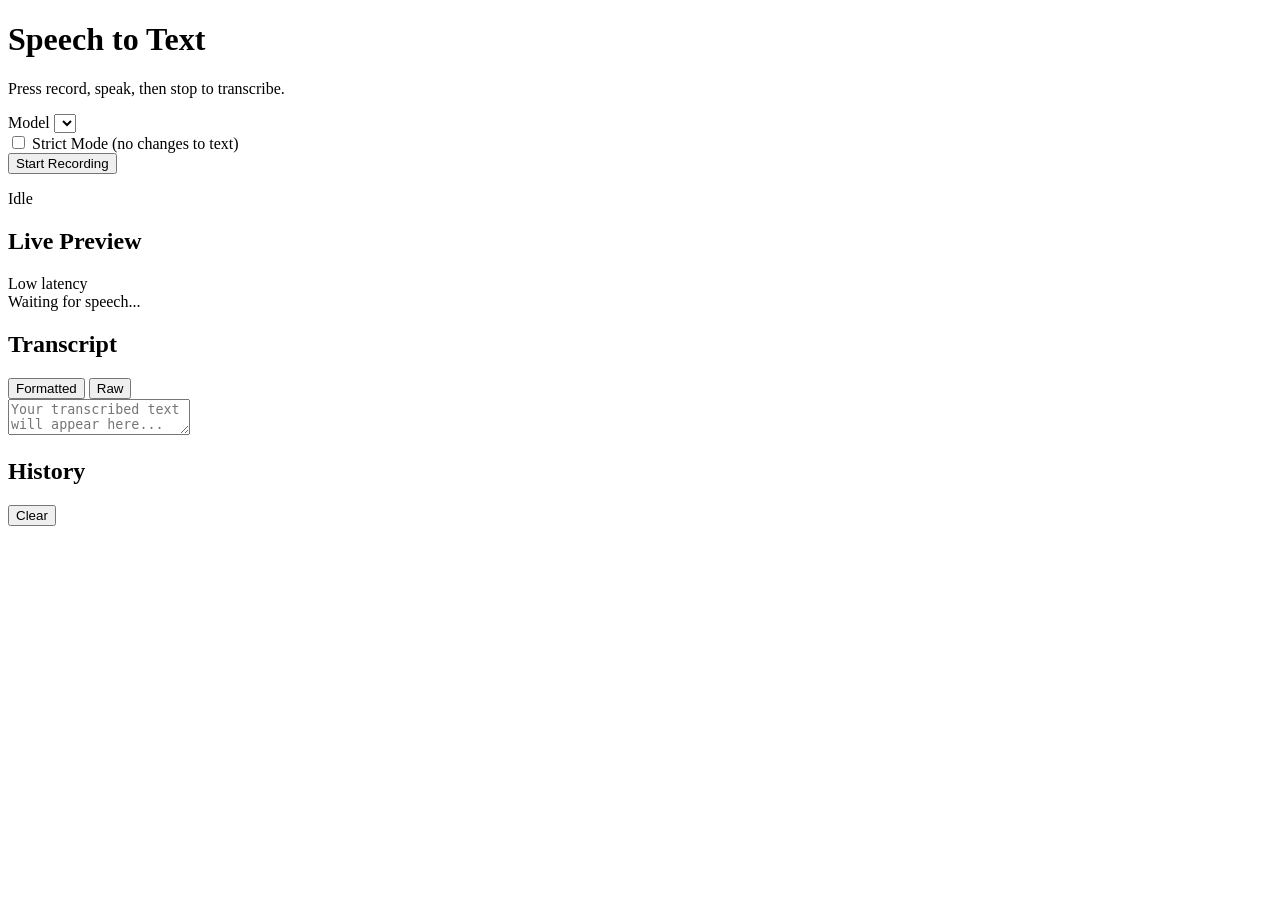
==== src/apps/web/templates/index.html @ 9b73689e "Initial commit" ====
<!doctype html>
<html lang="en">
  <head>
    <meta charset="UTF-8" />
    <meta name="viewport" content="width=device-width, initial-scale=1.0" />
    <title>Whisper Web MVP</title>
    <link rel="stylesheet" href="/static/styles.css" />
  </head>
  <body>
    <main class="container">
      <h1>Speech to Text</h1>
      <p class="subtitle">Press record, speak, then stop to transcribe.</p>

      <div class="controls-row">
        <label for="modelSelect">Model</label>
        <select id="modelSelect" aria-label="Whisper model selector"></select>
      </div>

      <div class="controls-row">
        <input type="checkbox" id="strictModeCheckbox" />
        <label for="strictModeCheckbox">Strict Mode (no changes to text)</label>
      </div>

      <button id="recordBtn" class="record-btn" type="button">Start Recording</button>

      <p id="status" class="status">Idle</p>

      <section class="live-preview">
        <div class="output-header">
          <h2>Live Preview</h2>
          <span class="live-pill">Low latency</span>
        </div>
        <div id="livePreview" class="live-text">Waiting for speech...</div>
      </section>

      <section class="output">
        <div class="output-header">
          <h2>Transcript</h2>
          <div class="view-toggle" role="group" aria-label="Transcript view toggle">
            <button id="formattedViewBtn" class="toggle-btn active" type="button">Formatted</button>
            <button id="rawViewBtn" class="toggle-btn" type="button">Raw</button>
          </div>
        </div>
        <textarea id="transcript" readonly placeholder="Your transcribed text will appear here..."></textarea>
      </section>

      <section class="history">
        <div class="output-header">
          <h2>History</h2>
          <button id="clearHistoryBtn" class="toggle-btn" type="button">Clear</button>
        </div>
        <div id="historyList" class="history-list"></div>
      </section>
    </main>

    <script src="/static/app.js"></script>
  </body>
</html>
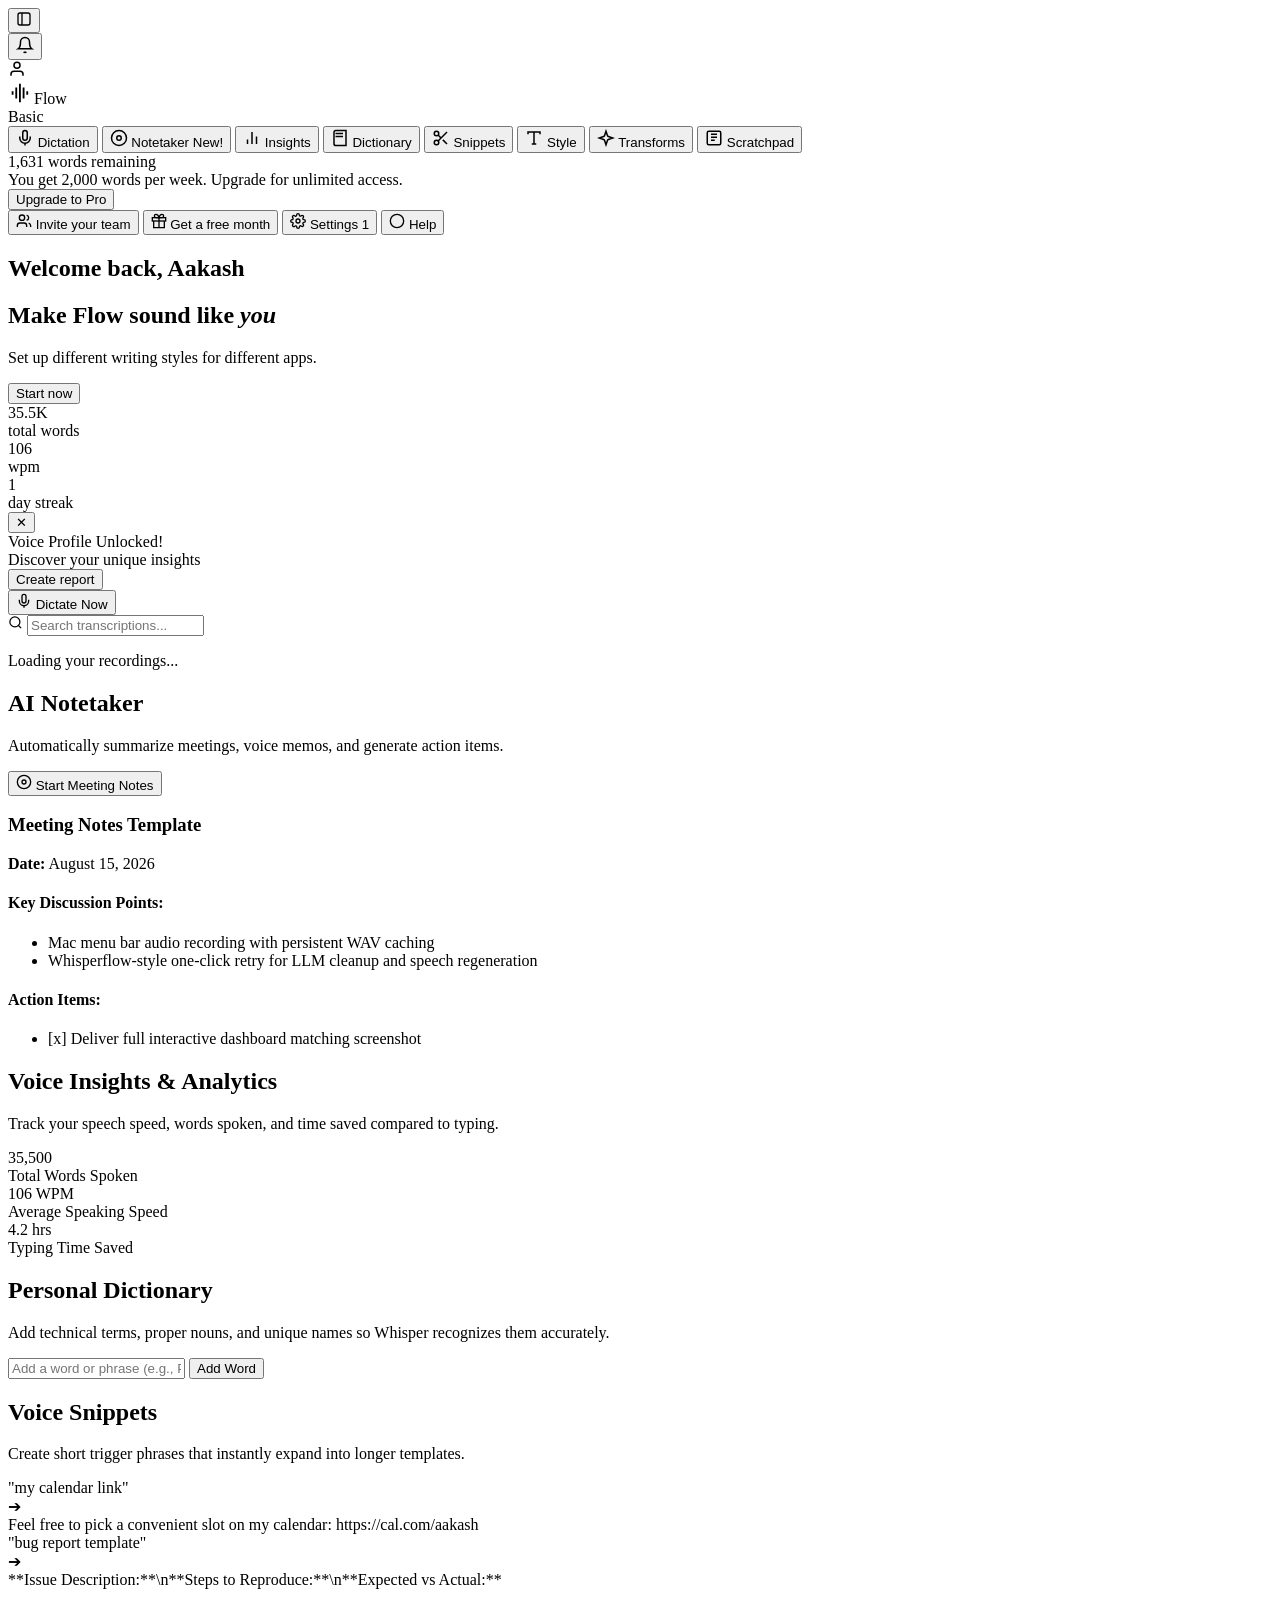
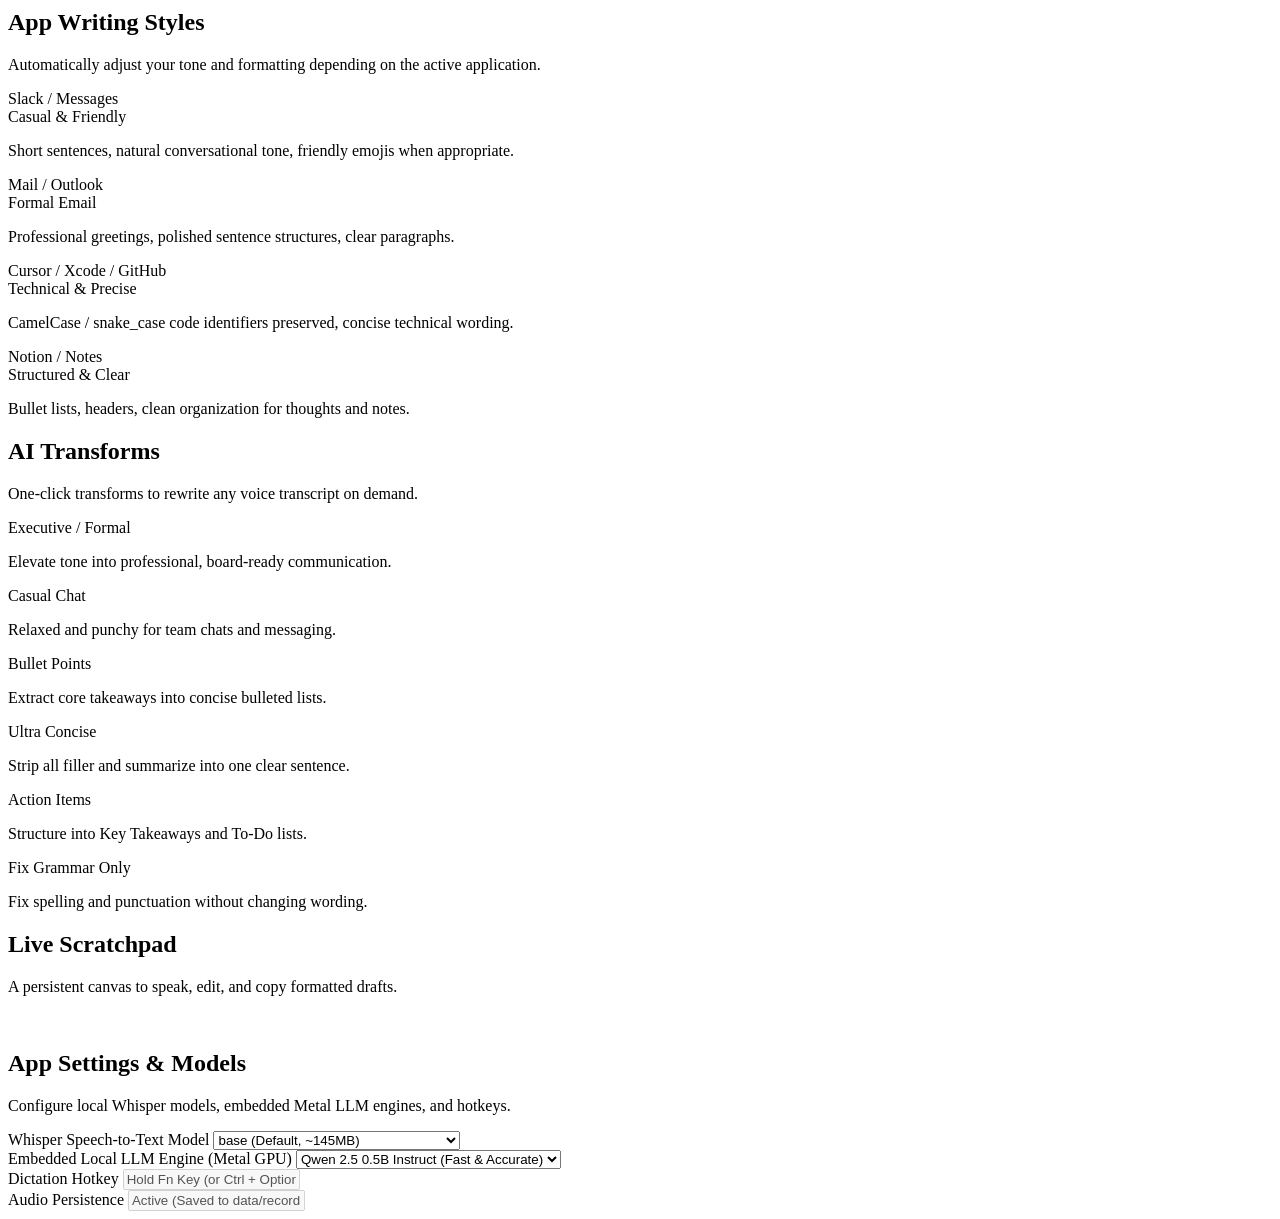
==== commit 31983936: "improved functionality, UI and exhaustive app for macos" ====
--- a/src/apps/web/templates/index.html
+++ b/src/apps/web/templates/index.html
@@ -1,58 +1,439 @@
-<!doctype html>
+<!DOCTYPE html>
 <html lang="en">
-  <head>
-    <meta charset="UTF-8" />
-    <meta name="viewport" content="width=device-width, initial-scale=1.0" />
-    <title>Whisper Web MVP</title>
-    <link rel="stylesheet" href="/static/styles.css" />
-  </head>
-  <body>
-    <main class="container">
-      <h1>Speech to Text</h1>
-      <p class="subtitle">Press record, speak, then stop to transcribe.</p>
-
-      <div class="controls-row">
-        <label for="modelSelect">Model</label>
-        <select id="modelSelect" aria-label="Whisper model selector"></select>
-      </div>
-
-      <div class="controls-row">
-        <input type="checkbox" id="strictModeCheckbox" />
-        <label for="strictModeCheckbox">Strict Mode (no changes to text)</label>
-      </div>
-
-      <button id="recordBtn" class="record-btn" type="button">Start Recording</button>
-
-      <p id="status" class="status">Idle</p>
-
-      <section class="live-preview">
-        <div class="output-header">
-          <h2>Live Preview</h2>
-          <span class="live-pill">Low latency</span>
-        </div>
-        <div id="livePreview" class="live-text">Waiting for speech...</div>
-      </section>
-
-      <section class="output">
-        <div class="output-header">
-          <h2>Transcript</h2>
-          <div class="view-toggle" role="group" aria-label="Transcript view toggle">
-            <button id="formattedViewBtn" class="toggle-btn active" type="button">Formatted</button>
-            <button id="rawViewBtn" class="toggle-btn" type="button">Raw</button>
-          </div>
-        </div>
-        <textarea id="transcript" readonly placeholder="Your transcribed text will appear here..."></textarea>
-      </section>
-
-      <section class="history">
-        <div class="output-header">
-          <h2>History</h2>
-          <button id="clearHistoryBtn" class="toggle-btn" type="button">Clear</button>
-        </div>
-        <div id="historyList" class="history-list"></div>
-      </section>
-    </main>
-
-    <script src="/static/app.js"></script>
-  </body>
+<head>
+  <meta charset="UTF-8">
+  <meta name="viewport" content="width=device-width, initial-scale=1.0">
+  <title>Flow — Voice Dictation & Audio History</title>
+  <link rel="preconnect" href="https://fonts.googleapis.com">
+  <link rel="preconnect" href="https://fonts.gstatic.com" crossorigin>
+  <link href="https://fonts.googleapis.com/css2?family=Inter:wght@400;500;600;700&family=Outfit:wght@400;500;600;700&display=swap" rel="stylesheet">
+  <link rel="stylesheet" href="/static/styles.css">
+</head>
+<body>
+  <div class="app-container">
+    <!-- Top macOS Window Bar -->
+    <header class="window-titlebar">
+      <div class="window-controls">
+        <span class="traffic-dot red"></span>
+        <span class="traffic-dot yellow"></span>
+        <span class="traffic-dot green"></span>
+      </div>
+      <div class="window-title">
+        <button id="sidebarToggleBtn" class="icon-btn" title="Toggle Sidebar">
+          <svg width="16" height="16" viewBox="0 0 24 24" fill="none" stroke="currentColor" stroke-width="2"><rect x="3" y="3" width="18" height="18" rx="3"/><path d="M9 3v18"/></svg>
+        </button>
+      </div>
+      <div class="window-actions">
+        <button class="icon-btn header-notif-btn" title="Notifications">
+          <svg width="18" height="18" viewBox="0 0 24 24" fill="none" stroke="currentColor" stroke-width="2"><path d="M18 8A6 6 0 0 0 6 8c0 7-3 9-3 9h18s-3-2-3-9"/><path d="M13.73 21a2 2 0 0 1-3.46 0"/></svg>
+          <span class="notif-dot"></span>
+        </button>
+        <div class="user-avatar" title="Account">
+          <svg width="18" height="18" viewBox="0 0 24 24" fill="none" stroke="currentColor" stroke-width="2"><path d="M20 21v-2a4 4 0 0 0-4-4H8a4 4 0 0 0-4 4v2"/><circle cx="12" cy="7" r="4"/></svg>
+        </div>
+      </div>
+    </header>
+
+    <div class="app-body">
+      <!-- Left Sidebar -->
+      <aside class="sidebar" id="sidebar">
+        <div class="brand-header">
+          <div class="brand-logo">
+            <svg class="brand-wave-icon" width="22" height="22" viewBox="0 0 24 24" fill="currentColor">
+              <path d="M4 10v4h2v-4H4zm4-4v12h2V6H8zm4-4v20h2V2h-2zm4 4v12h2V6h-2zm4 4v4h2v-4h-2z"/>
+            </svg>
+            <span class="brand-name">Flow</span>
+          </div>
+          <span class="badge-basic">Basic</span>
+        </div>
+
+        <nav class="sidebar-nav">
+          <button class="nav-item active" data-tab="dictation">
+            <svg width="18" height="18" viewBox="0 0 24 24" fill="none" stroke="currentColor" stroke-width="2"><path d="M12 2a3 3 0 0 0-3 3v7a3 3 0 0 0 6 0V5a3 3 0 0 0-3-3Z"/><path d="M19 10v2a7 7 0 0 1-14 0v-2"/><line x1="12" x2="12" y1="19" y2="22"/></svg>
+            <span>Dictation</span>
+          </button>
+
+          <button class="nav-item" data-tab="notetaker">
+            <svg width="18" height="18" viewBox="0 0 24 24" fill="none" stroke="currentColor" stroke-width="2"><circle cx="12" cy="12" r="10"/><circle cx="12" cy="12" r="3"/></svg>
+            <span>Notetaker</span>
+            <span class="badge-new">New!</span>
+          </button>
+
+          <button class="nav-item" data-tab="insights">
+            <svg width="18" height="18" viewBox="0 0 24 24" fill="none" stroke="currentColor" stroke-width="2"><path d="M18 20V10"/><path d="M12 20V4"/><path d="M6 20v-6"/></svg>
+            <span>Insights</span>
+          </button>
+
+          <button class="nav-item" data-tab="dictionary">
+            <svg width="18" height="18" viewBox="0 0 24 24" fill="none" stroke="currentColor" stroke-width="2"><path d="M4 19.5v-15A2.5 2.5 0 0 1 6.5 2H20v20H6.5a2.5 2.5 0 0 1-2.5-2.5Z"/><path d="M6 6h10"/><path d="M6 10h10"/></svg>
+            <span>Dictionary</span>
+          </button>
+
+          <button class="nav-item" data-tab="snippets">
+            <svg width="18" height="18" viewBox="0 0 24 24" fill="none" stroke="currentColor" stroke-width="2"><circle cx="6" cy="6" r="3"/><circle cx="6" cy="18" r="3"/><line x1="20" y1="4" x2="8.12" y2="15.88"/><line x1="14.47" y1="14.48" x2="20" y2="20"/><line x1="8.12" y1="8.12" x2="12" y2="12"/></svg>
+            <span>Snippets</span>
+          </button>
+
+          <button class="nav-item" data-tab="style">
+            <svg width="18" height="18" viewBox="0 0 24 24" fill="none" stroke="currentColor" stroke-width="2"><polyline points="4 7 4 4 20 4 20 7"/><line x1="9" y1="20" x2="15" y2="20"/><line x1="12" y1="4" x2="12" y2="20"/></svg>
+            <span>Style</span>
+          </button>
+
+          <button class="nav-item" data-tab="transforms">
+            <svg width="18" height="18" viewBox="0 0 24 24" fill="none" stroke="currentColor" stroke-width="2"><path d="m12 3-1.9 5.8a2 2 0 0 1-1.3 1.3L3 12l5.8 1.9a2 2 0 0 1 1.3 1.3L12 21l1.9-5.8a2 2 0 0 1 1.3-1.3L21 12l-5.8-1.9a2 2 0 0 1-1.3-1.3Z"/></svg>
+            <span>Transforms</span>
+          </button>
+
+          <button class="nav-item" data-tab="scratchpad">
+            <svg width="18" height="18" viewBox="0 0 24 24" fill="none" stroke="currentColor" stroke-width="2"><rect width="18" height="18" x="3" y="3" rx="2"/><path d="M8 7h8"/><path d="M8 11h8"/><path d="M8 15h5"/></svg>
+            <span>Scratchpad</span>
+          </button>
+        </nav>
+
+        <div class="sidebar-quota-card">
+          <div class="quota-remaining"><span id="quotaWordsCount">1,631</span> words remaining</div>
+          <div class="quota-desc">You get 2,000 words per week. Upgrade for unlimited access.</div>
+          <button class="btn-upgrade-pro" id="upgradeProBtn">Upgrade to Pro</button>
+        </div>
+
+        <div class="sidebar-footer">
+          <button class="footer-link-btn" id="inviteTeamBtn">
+            <svg width="16" height="16" viewBox="0 0 24 24" fill="none" stroke="currentColor" stroke-width="2"><path d="M16 21v-2a4 4 0 0 0-4-4H6a4 4 0 0 0-4 4v2"/><circle cx="9" cy="7" r="4"/><path d="M22 21v-2a4 4 0 0 0-3-3.87"/><path d="M16 3.13a4 4 0 0 1 0 7.75"/></svg>
+            <span>Invite your team</span>
+          </button>
+
+          <button class="footer-link-btn" id="freeMonthBtn">
+            <svg width="16" height="16" viewBox="0 0 24 24" fill="none" stroke="currentColor" stroke-width="2"><polyline points="20 12 20 22 4 22 4 12"/><rect x="2" y="7" width="20" height="5"/><line x1="12" y1="22" x2="12" y2="7"/><path d="M12 7H7.5a2.5 2.5 0 0 1 0-5C11 2 12 7 12 7z"/><path d="M12 7h4.5a2.5 2.5 0 0 0 0-5C13 2 12 7 12 7z"/></svg>
+            <span>Get a free month</span>
+          </button>
+
+          <button class="footer-link-btn" id="openSettingsBtn" data-tab="settings">
+            <svg width="16" height="16" viewBox="0 0 24 24" fill="none" stroke="currentColor" stroke-width="2"><circle cx="12" cy="12" r="3"/><path d="M19.4 15a1.65 1.65 0 0 0 .33 1.82l.06.06a2 2 0 0 1 0 2.83 2 2 0 0 1-2.83 0l-.06-.06a1.65 1.65 0 0 0-1.82-.33 1.65 1.65 0 0 0-1 1.51V21a2 2 0 0 1-2 2 2 2 0 0 1-2-2v-.09A1.65 1.65 0 0 0 9 19.4a1.65 1.65 0 0 0-1.82.33l-.06.06a2 2 0 0 1-2.83 0 2 2 0 0 1 0-2.83l.06-.06a1.65 1.65 0 0 0 .33-1.82 1.65 1.65 0 0 0-1.51-1H3a2 2 0 0 1-2-2 2 2 0 0 1 2-2h.09A1.65 1.65 0 0 0 4.6 9a1.65 1.65 0 0 0-.33-1.82l-.06-.06a2 2 0 0 1 0-2.83 2 2 0 0 1 2.83 0l.06.06a1.65 1.65 0 0 0 1.82.33H9a1.65 1.65 0 0 0 1-1.51V3a2 2 0 0 1 2-2 2 2 0 0 1 2 2v.09a1.65 1.65 0 0 0 1 1.51 1.65 1.65 0 0 0 1.82-.33l.06-.06a2 2 0 0 1 2.83 0 2 2 0 0 1 0 2.83l-.06.06a1.65 1.65 0 0 0-.33 1.82V9a1.65 1.65 0 0 0 1.51 1H21a2 2 0 0 1 2 2 2 2 0 0 1-2 2h-.09a1.65 1.65 0 0 0-1.51 1z"/></svg>
+            <span>Settings</span>
+            <span class="badge-count">1</span>
+          </button>
+
+          <button class="footer-link-btn" id="openHelpBtn">
+            <svg width="16" height="16" viewBox="0 0 24 24" fill="none" stroke="currentColor" stroke-width="2"><circle cx="12" cy="12" r="10"/><path d="9.09 9a3 3 0 0 1 5.83 1c0 2-3 3-3 3"/><line x1="12" y1="17" x2="12.01" y2="17"/></svg>
+            <span>Help</span>
+          </button>
+        </div>
+      </aside>
+
+      <!-- Main App Content -->
+      <main class="main-content">
+        <!-- TAB: DICTATION (Main Wispr Flow History) -->
+        <section class="tab-view active" id="tab-dictation">
+          <div class="content-header">
+            <h1 class="welcome-heading">Welcome back, <span id="userNameGreeting">Aakash</span></h1>
+          </div>
+
+          <!-- Top Hero Grid -->
+          <div class="hero-grid">
+            <!-- Left Hero Banner -->
+            <div class="hero-banner">
+              <div class="hero-banner-content">
+                <h2 class="hero-title">Make Flow sound like <em>you</em></h2>
+                <p class="hero-subtitle">Set up different writing styles for different apps.</p>
+                <button class="btn-start-now" id="startStyleBannerBtn">Start now</button>
+              </div>
+              <div class="hero-banner-art">
+                <div class="ambient-glow"></div>
+              </div>
+            </div>
+
+            <!-- Right Stats Widget Card -->
+            <div class="stats-card">
+              <div class="stats-metrics">
+                <div class="stat-item">
+                  <div class="stat-value" id="statTotalWords">35.5K</div>
+                  <div class="stat-label">total words</div>
+                </div>
+                <div class="stat-item">
+                  <div class="stat-value" id="statWpm">106</div>
+                  <div class="stat-label">wpm</div>
+                </div>
+                <div class="stat-item">
+                  <div class="stat-value" id="statStreak">1</div>
+                  <div class="stat-label">day streak</div>
+                </div>
+              </div>
+
+              <div class="voice-profile-box" id="voiceProfileBox">
+                <button class="close-box-btn" id="closeVoiceProfileBtn" title="Dismiss">✕</button>
+                <div class="profile-title">Voice Profile Unlocked!</div>
+                <div class="profile-subtitle">Discover your unique insights</div>
+                <button class="btn-create-report" id="createReportBtn">Create report</button>
+              </div>
+            </div>
+          </div>
+
+          <!-- Timeline Section -->
+          <div class="timeline-container">
+            <!-- Search & Actions Bar -->
+            <div class="timeline-toolbar">
+              <div class="quick-mic-action">
+                <button class="btn-record-mic" id="webRecordBtn" title="Record Voice">
+                  <svg class="mic-icon" width="16" height="16" viewBox="0 0 24 24" fill="none" stroke="currentColor" stroke-width="2"><path d="M12 2a3 3 0 0 0-3 3v7a3 3 0 0 0 6 0V5a3 3 0 0 0-3-3Z"/><path d="M19 10v2a7 7 0 0 1-14 0v-2"/><line x1="12" x2="12" y1="19" y2="22"/></svg>
+                  <span id="webRecordLabel">Dictate Now</span>
+                </button>
+                <span class="live-rec-timer" id="webRecTimer" style="display:none;">0:00</span>
+              </div>
+
+              <div class="search-box">
+                <svg width="15" height="15" viewBox="0 0 24 24" fill="none" stroke="currentColor" stroke-width="2"><circle cx="11" cy="11" r="8"/><path d="m21 21-4.3-4.3"/></svg>
+                <input type="text" id="timelineSearchInput" placeholder="Search transcriptions..." autocomplete="off">
+              </div>
+            </div>
+
+            <!-- Grouped Recordings Timeline List -->
+            <div class="timeline-list" id="timelineList">
+              <div class="loading-state">
+                <div class="spinner"></div>
+                <p>Loading your recordings...</p>
+              </div>
+            </div>
+          </div>
+        </section>
+
+        <!-- TAB: NOTETAKER -->
+        <section class="tab-view" id="tab-notetaker">
+          <div class="view-header">
+            <h2>AI Notetaker</h2>
+            <p>Automatically summarize meetings, voice memos, and generate action items.</p>
+          </div>
+          <div class="notetaker-canvas">
+            <div class="notetaker-toolbar">
+              <button class="btn-primary" id="startMeetingBtn">
+                <svg width="16" height="16" viewBox="0 0 24 24" fill="none" stroke="currentColor" stroke-width="2"><circle cx="12" cy="12" r="10"/><circle cx="12" cy="12" r="3"/></svg>
+                Start Meeting Notes
+              </button>
+            </div>
+            <div class="notes-editor" contenteditable="true" placeholder="Meeting transcript and structured notes will appear here...">
+              <h3>Meeting Notes Template</h3>
+              <p><strong>Date:</strong> August 15, 2026</p>
+              <h4>Key Discussion Points:</h4>
+              <ul>
+                <li>Mac menu bar audio recording with persistent WAV caching</li>
+                <li>Whisperflow-style one-click retry for LLM cleanup and speech regeneration</li>
+              </ul>
+              <h4>Action Items:</h4>
+              <ul>
+                <li>[x] Deliver full interactive dashboard matching screenshot</li>
+              </ul>
+            </div>
+          </div>
+        </section>
+
+        <!-- TAB: INSIGHTS -->
+        <section class="tab-view" id="tab-insights">
+          <div class="view-header">
+            <h2>Voice Insights & Analytics</h2>
+            <p>Track your speech speed, words spoken, and time saved compared to typing.</p>
+          </div>
+          <div class="insights-grid">
+            <div class="insight-card">
+              <div class="insight-number" id="insightTotalWords">35,500</div>
+              <div class="insight-label">Total Words Spoken</div>
+            </div>
+            <div class="insight-card">
+              <div class="insight-number" id="insightAvgWpm">106 WPM</div>
+              <div class="insight-label">Average Speaking Speed</div>
+            </div>
+            <div class="insight-card">
+              <div class="insight-number" id="insightHoursSaved">4.2 hrs</div>
+              <div class="insight-label">Typing Time Saved</div>
+            </div>
+          </div>
+        </section>
+
+        <!-- TAB: DICTIONARY -->
+        <section class="tab-view" id="tab-dictionary">
+          <div class="view-header">
+            <h2>Personal Dictionary</h2>
+            <p>Add technical terms, proper nouns, and unique names so Whisper recognizes them accurately.</p>
+          </div>
+          <div class="dictionary-container">
+            <div class="dict-input-row">
+              <input type="text" id="newDictWordInput" placeholder="Add a word or phrase (e.g., PyTorch, Aakash, LLama)...">
+              <button class="btn-primary" id="addDictWordBtn">Add Word</button>
+            </div>
+            <div class="dict-tags" id="dictTagsList"></div>
+          </div>
+        </section>
+
+        <!-- TAB: SNIPPETS -->
+        <section class="tab-view" id="tab-snippets">
+          <div class="view-header">
+            <h2>Voice Snippets</h2>
+            <p>Create short trigger phrases that instantly expand into longer templates.</p>
+          </div>
+          <div class="snippets-list">
+            <div class="snippet-card">
+              <div class="snippet-trigger">"my calendar link"</div>
+              <div class="snippet-arrow">➔</div>
+              <div class="snippet-expansion">Feel free to pick a convenient slot on my calendar: https://cal.com/aakash</div>
+            </div>
+            <div class="snippet-card">
+              <div class="snippet-trigger">"bug report template"</div>
+              <div class="snippet-arrow">➔</div>
+              <div class="snippet-expansion">**Issue Description:**\n**Steps to Reproduce:**\n**Expected vs Actual:**</div>
+            </div>
+          </div>
+        </section>
+
+        <!-- TAB: STYLE -->
+        <section class="tab-view" id="tab-style">
+          <div class="view-header">
+            <h2>App Writing Styles</h2>
+            <p>Automatically adjust your tone and formatting depending on the active application.</p>
+          </div>
+          <div class="style-cards-grid">
+            <div class="style-card">
+              <div class="style-app-name">Slack / Messages</div>
+              <div class="style-tone-badge">Casual & Friendly</div>
+              <p>Short sentences, natural conversational tone, friendly emojis when appropriate.</p>
+            </div>
+            <div class="style-card">
+              <div class="style-app-name">Mail / Outlook</div>
+              <div class="style-tone-badge">Formal Email</div>
+              <p>Professional greetings, polished sentence structures, clear paragraphs.</p>
+            </div>
+            <div class="style-card">
+              <div class="style-app-name">Cursor / Xcode / GitHub</div>
+              <div class="style-tone-badge">Technical & Precise</div>
+              <p>CamelCase / snake_case code identifiers preserved, concise technical wording.</p>
+            </div>
+            <div class="style-card">
+              <div class="style-app-name">Notion / Notes</div>
+              <div class="style-tone-badge">Structured & Clear</div>
+              <p>Bullet lists, headers, clean organization for thoughts and notes.</p>
+            </div>
+          </div>
+        </section>
+
+        <!-- TAB: TRANSFORMS -->
+        <section class="tab-view" id="tab-transforms">
+          <div class="view-header">
+            <h2>AI Transforms</h2>
+            <p>One-click transforms to rewrite any voice transcript on demand.</p>
+          </div>
+          <div class="transforms-grid">
+            <div class="transform-preset-card" data-transform="formal">
+              <div class="transform-title">Executive / Formal</div>
+              <p>Elevate tone into professional, board-ready communication.</p>
+            </div>
+            <div class="transform-preset-card" data-transform="casual">
+              <div class="transform-title">Casual Chat</div>
+              <p>Relaxed and punchy for team chats and messaging.</p>
+            </div>
+            <div class="transform-preset-card" data-transform="bullets">
+              <div class="transform-title">Bullet Points</div>
+              <p>Extract core takeaways into concise bulleted lists.</p>
+            </div>
+            <div class="transform-preset-card" data-transform="concise">
+              <div class="transform-title">Ultra Concise</div>
+              <p>Strip all filler and summarize into one clear sentence.</p>
+            </div>
+            <div class="transform-preset-card" data-transform="meeting_notes">
+              <div class="transform-title">Action Items</div>
+              <p>Structure into Key Takeaways and To-Do lists.</p>
+            </div>
+            <div class="transform-preset-card" data-transform="grammar_only">
+              <div class="transform-title">Fix Grammar Only</div>
+              <p>Fix spelling and punctuation without changing wording.</p>
+            </div>
+          </div>
+        </section>
+
+        <!-- TAB: SCRATCHPAD -->
+        <section class="tab-view" id="tab-scratchpad">
+          <div class="view-header">
+            <h2>Live Scratchpad</h2>
+            <p>A persistent canvas to speak, edit, and copy formatted drafts.</p>
+          </div>
+          <div class="scratchpad-editor" contenteditable="true" id="scratchpadCanvas" placeholder="Click Dictate or hold Fn to stream voice text here..."></div>
+        </section>
+
+        <!-- TAB: SETTINGS -->
+        <section class="tab-view" id="tab-settings">
+          <div class="view-header">
+            <h2>App Settings & Models</h2>
+            <p>Configure local Whisper models, embedded Metal LLM engines, and hotkeys.</p>
+          </div>
+          <div class="settings-form">
+            <div class="setting-group">
+              <label>Whisper Speech-to-Text Model</label>
+              <select id="settingWhisperModel">
+                <option value="tiny.en">tiny.en (Fastest, ~75MB)</option>
+                <option value="base" selected>base (Default, ~145MB)</option>
+                <option value="small">small (High accuracy, ~480MB)</option>
+                <option value="medium">medium (Very high accuracy, ~1.5GB)</option>
+              </select>
+            </div>
+
+            <div class="setting-group">
+              <label>Embedded Local LLM Engine (Metal GPU)</label>
+              <select id="settingLlmModel">
+                <option value="qwen2.5-0.5b" selected>Qwen 2.5 0.5B Instruct (Fast & Accurate)</option>
+                <option value="smollm2-360m">SmolLM2 360M Instruct (Ultra-fast)</option>
+              </select>
+            </div>
+
+            <div class="setting-group">
+              <label>Dictation Hotkey</label>
+              <input type="text" value="Hold Fn Key (or Ctrl + Option + D)" disabled>
+            </div>
+
+            <div class="setting-group">
+              <label>Audio Persistence</label>
+              <input type="text" value="Active (Saved to data/recordings/*.wav)" disabled>
+            </div>
+          </div>
+        </section>
+      </main>
+    </div>
+  </div>
+
+  <!-- Re-transcribe Modal -->
+  <div class="modal-backdrop" id="retranscribeModal" style="display:none;">
+    <div class="modal-dialog">
+      <div class="modal-header">
+        <h3>Re-transcribe Audio Recording</h3>
+        <button class="modal-close-btn" id="closeRetranscribeModal">✕</button>
+      </div>
+      <div class="modal-body">
+        <p>Choose a Whisper model and language to regenerate this audio transcript from the saved WAV file:</p>
+        <div class="form-group">
+          <label>Whisper Model</label>
+          <select id="modalSelectModel">
+            <option value="base" selected>base (Recommended)</option>
+            <option value="small">small (Higher Accuracy)</option>
+            <option value="medium">medium (Best Accuracy)</option>
+            <option value="tiny.en">tiny.en (Fastest)</option>
+          </select>
+        </div>
+        <div class="form-group">
+          <label>Language</label>
+          <select id="modalSelectLang">
+            <option value="en" selected>English</option>
+            <option value="es">Spanish</option>
+            <option value="fr">French</option>
+            <option value="de">German</option>
+            <option value="auto">Auto-detect</option>
+          </select>
+        </div>
+      </div>
+      <div class="modal-footer">
+        <button class="btn-secondary" id="cancelRetranscribeBtn">Cancel</button>
+        <button class="btn-primary" id="confirmRetranscribeBtn">Re-transcribe Now</button>
+      </div>
+    </div>
+  </div>
+
+  <!-- Toast Notification Container -->
+  <div class="toast-container" id="toastContainer"></div>
+
+  <script src="/static/app.js"></script>
+</body>
 </html>
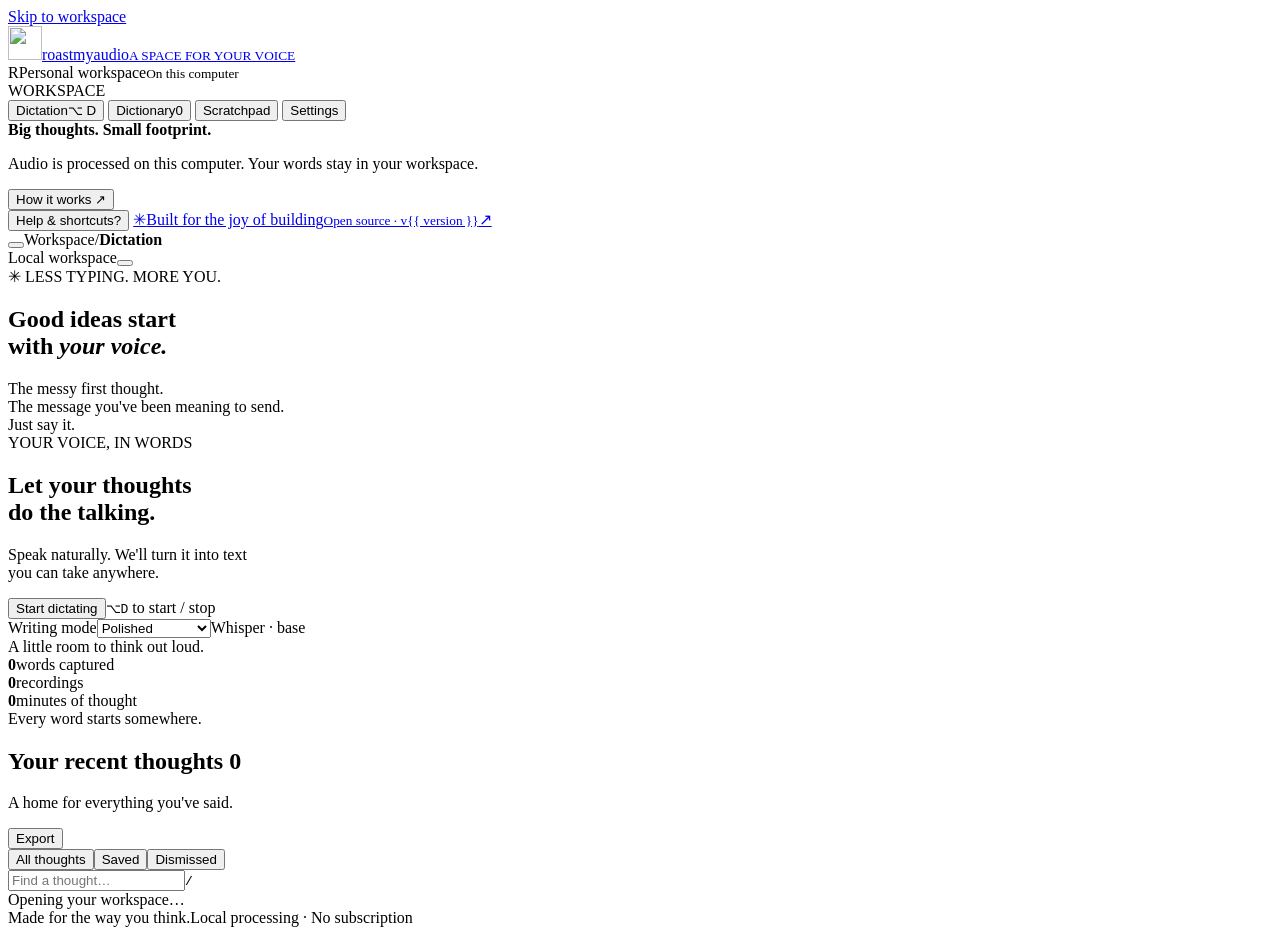
==== commit 873156db: "feat: prepare RoastMyAudio v0.2.0 local preview with unified architecture and launch documentation" ====
--- a/src/apps/web/templates/index.html
+++ b/src/apps/web/templates/index.html
@@ -1,439 +1,857 @@
-<!DOCTYPE html>
+<!doctype html>
 <html lang="en">
-<head>
-  <meta charset="UTF-8">
-  <meta name="viewport" content="width=device-width, initial-scale=1.0">
-  <title>Flow — Voice Dictation & Audio History</title>
-  <link rel="preconnect" href="https://fonts.googleapis.com">
-  <link rel="preconnect" href="https://fonts.gstatic.com" crossorigin>
-  <link href="https://fonts.googleapis.com/css2?family=Inter:wght@400;500;600;700&family=Outfit:wght@400;500;600;700&display=swap" rel="stylesheet">
-  <link rel="stylesheet" href="/static/styles.css">
-</head>
-<body>
-  <div class="app-container">
-    <!-- Top macOS Window Bar -->
-    <header class="window-titlebar">
-      <div class="window-controls">
-        <span class="traffic-dot red"></span>
-        <span class="traffic-dot yellow"></span>
-        <span class="traffic-dot green"></span>
-      </div>
-      <div class="window-title">
-        <button id="sidebarToggleBtn" class="icon-btn" title="Toggle Sidebar">
-          <svg width="16" height="16" viewBox="0 0 24 24" fill="none" stroke="currentColor" stroke-width="2"><rect x="3" y="3" width="18" height="18" rx="3"/><path d="M9 3v18"/></svg>
-        </button>
-      </div>
-      <div class="window-actions">
-        <button class="icon-btn header-notif-btn" title="Notifications">
-          <svg width="18" height="18" viewBox="0 0 24 24" fill="none" stroke="currentColor" stroke-width="2"><path d="M18 8A6 6 0 0 0 6 8c0 7-3 9-3 9h18s-3-2-3-9"/><path d="M13.73 21a2 2 0 0 1-3.46 0"/></svg>
-          <span class="notif-dot"></span>
-        </button>
-        <div class="user-avatar" title="Account">
-          <svg width="18" height="18" viewBox="0 0 24 24" fill="none" stroke="currentColor" stroke-width="2"><path d="M20 21v-2a4 4 0 0 0-4-4H8a4 4 0 0 0-4 4v2"/><circle cx="12" cy="7" r="4"/></svg>
+  <head>
+    <meta charset="utf-8" />
+    <meta name="viewport" content="width=device-width, initial-scale=1" />
+    <meta
+      name="description"
+      content="A little less typing. A little more thinking. Your local voice workspace."
+    />
+    <meta name="theme-color" content="#f6f5f1" />
+    <title>RoastMyAudio · Your voice, in words</title>
+    <link rel="icon" href="/static/icon.svg" type="image/svg+xml" />
+    <link rel="stylesheet" href="/static/styles.css" />
+  </head>
+  <body>
+    <a class="skip-link" href="#main">Skip to workspace</a>
+    <div class="app-shell">
+      <aside class="sidebar" id="sidebar">
+        <a class="brand" href="#dictation" aria-label="RoastMyAudio home"
+          ><img src="/static/icon.svg" width="34" height="34" alt="" /><span
+            >roast<span class="brand-light">myaudio</span
+            ><small>A SPACE FOR YOUR VOICE</small></span
+          ></a
+        >
+        <div class="workspace-label">
+          <span class="workspace-avatar">R</span
+          ><span>Personal workspace<small>On this computer</small></span
+          ><span class="local-dot" title="Local workspace"></span>
         </div>
-      </div>
-    </header>
-
-    <div class="app-body">
-      <!-- Left Sidebar -->
-      <aside class="sidebar" id="sidebar">
-        <div class="brand-header">
-          <div class="brand-logo">
-            <svg class="brand-wave-icon" width="22" height="22" viewBox="0 0 24 24" fill="currentColor">
-              <path d="M4 10v4h2v-4H4zm4-4v12h2V6H8zm4-4v20h2V2h-2zm4 4v12h2V6h-2zm4 4v4h2v-4h-2z"/>
-            </svg>
-            <span class="brand-name">Flow</span>
-          </div>
-          <span class="badge-basic">Basic</span>
-        </div>
-
-        <nav class="sidebar-nav">
-          <button class="nav-item active" data-tab="dictation">
-            <svg width="18" height="18" viewBox="0 0 24 24" fill="none" stroke="currentColor" stroke-width="2"><path d="M12 2a3 3 0 0 0-3 3v7a3 3 0 0 0 6 0V5a3 3 0 0 0-3-3Z"/><path d="M19 10v2a7 7 0 0 1-14 0v-2"/><line x1="12" x2="12" y1="19" y2="22"/></svg>
-            <span>Dictation</span>
+        <span class="nav-label">WORKSPACE</span>
+        <nav aria-label="Workspace">
+          <button
+            class="nav-item active"
+            data-view="dictation"
+            aria-current="page"
+          >
+            <span data-icon="wave"></span>Dictation<span class="nav-shortcut"
+              >⌥ D</span
+            >
           </button>
-
-          <button class="nav-item" data-tab="notetaker">
-            <svg width="18" height="18" viewBox="0 0 24 24" fill="none" stroke="currentColor" stroke-width="2"><circle cx="12" cy="12" r="10"/><circle cx="12" cy="12" r="3"/></svg>
-            <span>Notetaker</span>
-            <span class="badge-new">New!</span>
+          <button class="nav-item" data-view="dictionary">
+            <span data-icon="book"></span>Dictionary<span
+              class="nav-count"
+              id="dictionaryCount"
+              >0</span
+            >
           </button>
-
-          <button class="nav-item" data-tab="insights">
-            <svg width="18" height="18" viewBox="0 0 24 24" fill="none" stroke="currentColor" stroke-width="2"><path d="M18 20V10"/><path d="M12 20V4"/><path d="M6 20v-6"/></svg>
-            <span>Insights</span>
+          <button class="nav-item" data-view="scratchpad">
+            <span data-icon="edit"></span>Scratchpad
           </button>
-
-          <button class="nav-item" data-tab="dictionary">
-            <svg width="18" height="18" viewBox="0 0 24 24" fill="none" stroke="currentColor" stroke-width="2"><path d="M4 19.5v-15A2.5 2.5 0 0 1 6.5 2H20v20H6.5a2.5 2.5 0 0 1-2.5-2.5Z"/><path d="M6 6h10"/><path d="M6 10h10"/></svg>
-            <span>Dictionary</span>
-          </button>
-
-          <button class="nav-item" data-tab="snippets">
-            <svg width="18" height="18" viewBox="0 0 24 24" fill="none" stroke="currentColor" stroke-width="2"><circle cx="6" cy="6" r="3"/><circle cx="6" cy="18" r="3"/><line x1="20" y1="4" x2="8.12" y2="15.88"/><line x1="14.47" y1="14.48" x2="20" y2="20"/><line x1="8.12" y1="8.12" x2="12" y2="12"/></svg>
-            <span>Snippets</span>
-          </button>
-
-          <button class="nav-item" data-tab="style">
-            <svg width="18" height="18" viewBox="0 0 24 24" fill="none" stroke="currentColor" stroke-width="2"><polyline points="4 7 4 4 20 4 20 7"/><line x1="9" y1="20" x2="15" y2="20"/><line x1="12" y1="4" x2="12" y2="20"/></svg>
-            <span>Style</span>
-          </button>
-
-          <button class="nav-item" data-tab="transforms">
-            <svg width="18" height="18" viewBox="0 0 24 24" fill="none" stroke="currentColor" stroke-width="2"><path d="m12 3-1.9 5.8a2 2 0 0 1-1.3 1.3L3 12l5.8 1.9a2 2 0 0 1 1.3 1.3L12 21l1.9-5.8a2 2 0 0 1 1.3-1.3L21 12l-5.8-1.9a2 2 0 0 1-1.3-1.3Z"/></svg>
-            <span>Transforms</span>
-          </button>
-
-          <button class="nav-item" data-tab="scratchpad">
-            <svg width="18" height="18" viewBox="0 0 24 24" fill="none" stroke="currentColor" stroke-width="2"><rect width="18" height="18" x="3" y="3" rx="2"/><path d="M8 7h8"/><path d="M8 11h8"/><path d="M8 15h5"/></svg>
-            <span>Scratchpad</span>
+          <button class="nav-item" data-view="settings">
+            <span data-icon="sliders"></span>Settings
           </button>
         </nav>
-
-        <div class="sidebar-quota-card">
-          <div class="quota-remaining"><span id="quotaWordsCount">1,631</span> words remaining</div>
-          <div class="quota-desc">You get 2,000 words per week. Upgrade for unlimited access.</div>
-          <button class="btn-upgrade-pro" id="upgradeProBtn">Upgrade to Pro</button>
-        </div>
-
-        <div class="sidebar-footer">
-          <button class="footer-link-btn" id="inviteTeamBtn">
-            <svg width="16" height="16" viewBox="0 0 24 24" fill="none" stroke="currentColor" stroke-width="2"><path d="M16 21v-2a4 4 0 0 0-4-4H6a4 4 0 0 0-4 4v2"/><circle cx="9" cy="7" r="4"/><path d="M22 21v-2a4 4 0 0 0-3-3.87"/><path d="M16 3.13a4 4 0 0 1 0 7.75"/></svg>
-            <span>Invite your team</span>
+        <div class="sidebar-bottom">
+          <div class="privacy-card">
+            <span data-icon="shield"></span
+            ><strong>Big thoughts. Small footprint.</strong>
+            <p>
+              Audio is processed on this computer. Your words stay in your
+              workspace.
+            </p>
+            <button class="text-button" id="privacyBtn">
+              How it works <span aria-hidden="true">↗</span>
+            </button>
+          </div>
+          <button class="nav-item" id="helpBtn">
+            <span data-icon="help"></span>Help & shortcuts<span
+              class="nav-shortcut"
+              >?</span
+            >
           </button>
-
-          <button class="footer-link-btn" id="freeMonthBtn">
-            <svg width="16" height="16" viewBox="0 0 24 24" fill="none" stroke="currentColor" stroke-width="2"><polyline points="20 12 20 22 4 22 4 12"/><rect x="2" y="7" width="20" height="5"/><line x1="12" y1="22" x2="12" y2="7"/><path d="M12 7H7.5a2.5 2.5 0 0 1 0-5C11 2 12 7 12 7z"/><path d="M12 7h4.5a2.5 2.5 0 0 0 0-5C13 2 12 7 12 7z"/></svg>
-            <span>Get a free month</span>
-          </button>
-
-          <button class="footer-link-btn" id="openSettingsBtn" data-tab="settings">
-            <svg width="16" height="16" viewBox="0 0 24 24" fill="none" stroke="currentColor" stroke-width="2"><circle cx="12" cy="12" r="3"/><path d="M19.4 15a1.65 1.65 0 0 0 .33 1.82l.06.06a2 2 0 0 1 0 2.83 2 2 0 0 1-2.83 0l-.06-.06a1.65 1.65 0 0 0-1.82-.33 1.65 1.65 0 0 0-1 1.51V21a2 2 0 0 1-2 2 2 2 0 0 1-2-2v-.09A1.65 1.65 0 0 0 9 19.4a1.65 1.65 0 0 0-1.82.33l-.06.06a2 2 0 0 1-2.83 0 2 2 0 0 1 0-2.83l.06-.06a1.65 1.65 0 0 0 .33-1.82 1.65 1.65 0 0 0-1.51-1H3a2 2 0 0 1-2-2 2 2 0 0 1 2-2h.09A1.65 1.65 0 0 0 4.6 9a1.65 1.65 0 0 0-.33-1.82l-.06-.06a2 2 0 0 1 0-2.83 2 2 0 0 1 2.83 0l.06.06a1.65 1.65 0 0 0 1.82.33H9a1.65 1.65 0 0 0 1-1.51V3a2 2 0 0 1 2-2 2 2 0 0 1 2 2v.09a1.65 1.65 0 0 0 1 1.51 1.65 1.65 0 0 0 1.82-.33l.06-.06a2 2 0 0 1 2.83 0 2 2 0 0 1 0 2.83l-.06.06a1.65 1.65 0 0 0-.33 1.82V9a1.65 1.65 0 0 0 1.51 1H21a2 2 0 0 1 2 2 2 2 0 0 1-2 2h-.09a1.65 1.65 0 0 0-1.51 1z"/></svg>
-            <span>Settings</span>
-            <span class="badge-count">1</span>
-          </button>
-
-          <button class="footer-link-btn" id="openHelpBtn">
-            <svg width="16" height="16" viewBox="0 0 24 24" fill="none" stroke="currentColor" stroke-width="2"><circle cx="12" cy="12" r="10"/><path d="9.09 9a3 3 0 0 1 5.83 1c0 2-3 3-3 3"/><line x1="12" y1="17" x2="12.01" y2="17"/></svg>
-            <span>Help</span>
-          </button>
+          <a
+            class="maker"
+            href="https://github.com/heyaaakash/roastmyaudio"
+            target="_blank"
+            rel="noopener"
+            ><span class="maker-symbol">✳</span
+            ><span
+              >Built for the joy of building<small
+                >Open source · v{{ version }}</small
+              ></span
+            ><span aria-hidden="true">↗</span></a
+          >
         </div>
       </aside>
-
-      <!-- Main App Content -->
-      <main class="main-content">
-        <!-- TAB: DICTATION (Main Wispr Flow History) -->
-        <section class="tab-view active" id="tab-dictation">
-          <div class="content-header">
-            <h1 class="welcome-heading">Welcome back, <span id="userNameGreeting">Aakash</span></h1>
+      <div class="workspace">
+        <header class="topbar">
+          <div class="breadcrumb">
+            <button
+              class="icon-button mobile-menu"
+              id="menuBtn"
+              aria-label="Toggle navigation"
+              aria-expanded="false"
+            >
+              <span data-icon="menu"></span></button
+            ><span>Workspace</span><span class="slash">/</span
+            ><strong id="pageName">Dictation</strong>
           </div>
-
-          <!-- Top Hero Grid -->
-          <div class="hero-grid">
-            <!-- Left Hero Banner -->
-            <div class="hero-banner">
-              <div class="hero-banner-content">
-                <h2 class="hero-title">Make Flow sound like <em>you</em></h2>
-                <p class="hero-subtitle">Set up different writing styles for different apps.</p>
-                <button class="btn-start-now" id="startStyleBannerBtn">Start now</button>
-              </div>
-              <div class="hero-banner-art">
-                <div class="ambient-glow"></div>
-              </div>
-            </div>
-
-            <!-- Right Stats Widget Card -->
-            <div class="stats-card">
-              <div class="stats-metrics">
-                <div class="stat-item">
-                  <div class="stat-value" id="statTotalWords">35.5K</div>
-                  <div class="stat-label">total words</div>
-                </div>
-                <div class="stat-item">
-                  <div class="stat-value" id="statWpm">106</div>
-                  <div class="stat-label">wpm</div>
-                </div>
-                <div class="stat-item">
-                  <div class="stat-value" id="statStreak">1</div>
-                  <div class="stat-label">day streak</div>
-                </div>
-              </div>
-
-              <div class="voice-profile-box" id="voiceProfileBox">
-                <button class="close-box-btn" id="closeVoiceProfileBtn" title="Dismiss">✕</button>
-                <div class="profile-title">Voice Profile Unlocked!</div>
-                <div class="profile-subtitle">Discover your unique insights</div>
-                <button class="btn-create-report" id="createReportBtn">Create report</button>
-              </div>
-            </div>
+          <div class="topbar-right">
+            <span class="connection" id="connectionStatus"
+              ><i></i>Local workspace</span
+            ><button
+              class="icon-button"
+              id="themeBtn"
+              aria-label="Switch to dark appearance"
+            >
+              <span data-icon="moon"></span>
+            </button>
           </div>
-
-          <!-- Timeline Section -->
-          <div class="timeline-container">
-            <!-- Search & Actions Bar -->
-            <div class="timeline-toolbar">
-              <div class="quick-mic-action">
-                <button class="btn-record-mic" id="webRecordBtn" title="Record Voice">
-                  <svg class="mic-icon" width="16" height="16" viewBox="0 0 24 24" fill="none" stroke="currentColor" stroke-width="2"><path d="M12 2a3 3 0 0 0-3 3v7a3 3 0 0 0 6 0V5a3 3 0 0 0-3-3Z"/><path d="M19 10v2a7 7 0 0 1-14 0v-2"/><line x1="12" x2="12" y1="19" y2="22"/></svg>
-                  <span id="webRecordLabel">Dictate Now</span>
+        </header>
+        <main id="main" tabindex="-1">
+          <section
+            class="view active"
+            id="view-dictation"
+            aria-labelledby="dictationHeading"
+          >
+            <div class="eyebrow">
+              <span class="tiny-star">✳</span> LESS TYPING. MORE YOU.
+            </div>
+            <div class="heading-row">
+              <h1 id="dictationHeading">
+                Good ideas start<br />with <em>your voice.</em>
+              </h1>
+              <div class="heading-note">
+                The messy first thought.<br />The message you've been meaning to
+                send.<br />Just say it.
+              </div>
+            </div>
+            <div class="recording-card" id="recordingCard">
+              <div class="recording-copy">
+                <span class="pill"><i></i> YOUR VOICE, IN WORDS</span>
+                <h2 id="recordHeading">
+                  Let your thoughts<br />do the talking.
+                </h2>
+                <p id="recordDescription">
+                  Speak naturally. We'll turn it into text<br />you can take
+                  anywhere.
+                </p>
+                <div class="record-actions">
+                  <button class="button primary" id="recordBtn">
+                    <span data-icon="mic"></span
+                    ><span id="recordLabel">Start dictating</span></button
+                  ><span class="keyboard-hint"
+                    ><kbd>⌥</kbd><kbd>D</kbd> to start / stop</span
+                  >
+                </div>
+                <div class="record-options">
+                  <label for="quickStyle">Writing mode</label
+                  ><select id="quickStyle">
+                    <option value="clean">Polished</option>
+                    <option value="verbatim">Keep my words</option></select
+                  ><span class="option-separator"></span
+                  ><span id="quickModelLabel">Whisper · base</span>
+                </div>
+              </div>
+              <div class="voice-art" aria-hidden="true">
+                <div class="orbit orbit-one"></div>
+                <div class="orbit orbit-two"></div>
+                <div class="orbit orbit-three"></div>
+                <div class="orbit-dot dot-one"></div>
+                <div class="orbit-dot dot-two"></div>
+                <div class="voice-orb">
+                  <div class="waveform" id="waveform"></div>
+                </div>
+                <div class="voice-art-label" id="artLabel">
+                  A little room to think out loud.
+                </div>
+              </div>
+              <div class="recording-live" id="recordingLive" hidden>
+                <span class="record-dot"></span
+                ><span id="recordState" role="status">Listening</span
+                ><time id="recordTimer">0:00</time
+                ><button class="text-button" id="cancelRecordBtn">
+                  Discard
                 </button>
-                <span class="live-rec-timer" id="webRecTimer" style="display:none;">0:00</span>
-              </div>
-
-              <div class="search-box">
-                <svg width="15" height="15" viewBox="0 0 24 24" fill="none" stroke="currentColor" stroke-width="2"><circle cx="11" cy="11" r="8"/><path d="m21 21-4.3-4.3"/></svg>
-                <input type="text" id="timelineSearchInput" placeholder="Search transcriptions..." autocomplete="off">
-              </div>
-            </div>
-
-            <!-- Grouped Recordings Timeline List -->
-            <div class="timeline-list" id="timelineList">
-              <div class="loading-state">
-                <div class="spinner"></div>
-                <p>Loading your recordings...</p>
-              </div>
-            </div>
+              </div>
+            </div>
+            <div class="session-result" id="sessionResult" hidden>
+              <div class="result-heading">
+                <span data-icon="check"></span
+                ><strong>Your words, ready to go.</strong
+                ><button class="text-button" id="copyResultBtn">
+                  Copy text <span data-icon="copy"></span>
+                </button>
+              </div>
+              <p id="resultText"></p>
+              <button class="text-button" id="draftResultBtn">
+                Continue in scratchpad <span aria-hidden="true">→</span>
+              </button>
+            </div>
+            <div
+              class="stats-strip"
+              aria-label="Your actual workspace activity"
+            >
+              <div>
+                <span data-icon="type"></span><strong id="statWords">0</strong
+                ><span>words captured</span>
+              </div>
+              <div>
+                <span data-icon="wave"></span
+                ><strong id="statRecordings">0</strong><span>recordings</span>
+              </div>
+              <div>
+                <span data-icon="clock"></span
+                ><strong id="statMinutes">0</strong
+                ><span>minutes of thought</span>
+              </div>
+              <span class="stats-note">Every word starts somewhere.</span>
+            </div>
+            <div class="history-heading">
+              <div>
+                <h2>Your recent thoughts <span id="historyCount">0</span></h2>
+                <p>A home for everything you've said.</p>
+              </div>
+              <button class="text-button" id="exportBtn">
+                <span data-icon="download"></span> Export
+              </button>
+            </div>
+            <div class="history-toolbar">
+              <div
+                class="filter-tabs"
+                role="group"
+                aria-label="Filter recordings"
+              >
+                <button
+                  class="filter active"
+                  data-filter="all"
+                  aria-pressed="true"
+                >
+                  All thoughts</button
+                ><button
+                  class="filter"
+                  data-filter="saved"
+                  aria-pressed="false"
+                >
+                  Saved</button
+                ><button
+                  class="filter"
+                  data-filter="dismissed"
+                  aria-pressed="false"
+                >
+                  Dismissed
+                </button>
+              </div>
+              <label class="search"
+                ><span data-icon="search"></span
+                ><input
+                  id="searchInput"
+                  type="search"
+                  placeholder="Find a thought…"
+                  aria-label="Search transcriptions"
+                /><kbd>/</kbd></label
+              >
+            </div>
+            <div class="demo-banner" id="demoBanner" hidden>
+              <span>Sample workspace · fictional transcripts, read-only</span
+              ><button class="text-button" id="exitDemoBtn">
+                Back to my workspace ×
+              </button>
+            </div>
+            <div id="timeline" aria-live="polite" aria-busy="true">
+              <div class="loading">
+                <span class="spinner"></span>Opening your workspace…
+              </div>
+            </div>
+            <footer class="workspace-footer">
+              <span>Made for the way you think.</span
+              ><span
+                >Local processing <span class="footer-dot">·</span> No
+                subscription</span
+              >
+            </footer>
+          </section>
+          <section
+            class="view"
+            id="view-dictionary"
+            aria-labelledby="dictionaryHeading"
+            hidden
+          >
+            <div class="eyebrow">THE DETAILS MATTER</div>
+            <h1 id="dictionaryHeading">
+              Your words.<br /><em>Your vocabulary.</em>
+            </h1>
+            <p class="view-description">
+              Names, acronyms, and the terms you use every day. Give Whisper a
+              little context. Recognition can still vary.
+            </p>
+            <form class="dictionary-form" id="dictionaryForm">
+              <label class="sr-only" for="newWord">Word or phrase</label
+              ><input
+                id="newWord"
+                maxlength="100"
+                placeholder="A name, a product, an inside joke…"
+                required
+              /><button class="button primary" type="submit">
+                <span data-icon="plus"></span>Add word
+              </button>
+            </form>
+            <div class="dictionary-list" id="dictionaryList"></div>
+            <div class="tip">
+              <span data-icon="sparkle"></span>
+              <p>
+                Start with the words that speech recognition tends to get wrong.
+                A small, specific vocabulary is a useful hint.
+              </p>
+            </div>
+          </section>
+          <section
+            class="view"
+            id="view-scratchpad"
+            aria-labelledby="scratchpadHeading"
+            hidden
+          >
+            <div class="eyebrow">A PLACE TO WORK IT OUT</div>
+            <h1 id="scratchpadHeading">
+              From a thought<br />to <em>a first draft.</em>
+            </h1>
+            <p class="view-description">
+              A quiet place to edit. Your draft is saved in this browser, on
+              this device.
+            </p>
+            <div class="scratchpad-toolbar">
+              <span id="draftStatus" role="status">Saved in this browser</span>
+              <div>
+                <button class="text-button" id="clearDraftBtn">Clear</button
+                ><button class="button secondary" id="copyDraftBtn">
+                  <span data-icon="copy"></span>Copy draft
+                </button>
+              </div>
+            </div>
+            <label class="sr-only" for="scratchpad">Your draft</label
+            ><textarea
+              id="scratchpad"
+              placeholder="Let a thought land here. Type something, or move a transcript into your draft…"
+            ></textarea>
+            <div class="draft-footer">
+              <span id="draftWordCount">0 words</span
+              ><button class="text-button" data-view="dictation">
+                Back to dictation →
+              </button>
+            </div>
+          </section>
+          <section
+            class="view"
+            id="view-settings"
+            aria-labelledby="settingsHeading"
+            hidden
+          >
+            <div class="eyebrow">MAKE YOURSELF AT HOME</div>
+            <h1 id="settingsHeading">
+              A workspace<br />that feels <em>like you.</em>
+            </h1>
+            <p class="view-description">
+              Shared settings for the web workspace and native app. New models
+              download on first use; larger models take more memory and time.
+            </p>
+            <div class="desktop-only desktop-tools" hidden>
+              <button id="reopenSetupBtn" class="button secondary">
+                Review setup
+              </button>
+              <button id="diagnosticsBtn" class="text-button">
+                Export diagnostics
+              </button>
+              <button id="updatesBtn" class="text-button">
+                Check releases
+              </button>
+            </div>
+            <form id="settingsForm" class="settings-panel">
+              <div class="setting-row">
+                <div>
+                  <label for="modelSetting">Speech model</label>
+                  <p>Start with base. Try small for more demanding audio.</p>
+                </div>
+                <select id="modelSetting" name="model">
+                  <option value="tiny">tiny · lightest</option>
+                  <option value="tiny.en">tiny.en · English only</option>
+                  <option value="base">base · balanced</option>
+                  <option value="small">small · more detail</option>
+                  <option value="medium">medium · heavier</option>
+                  <option value="large-v3">large-v3 · largest</option>
+                </select>
+              </div>
+              <div class="setting-row">
+                <div>
+                  <label for="languageSetting">Spoken language</label>
+                  <p>English-only models require English.</p>
+                </div>
+                <select id="languageSetting" name="language">
+                  <option value="en">English</option>
+                  <option value="auto">Auto-detect</option>
+                  <option value="hi">Hindi</option>
+                  <option value="es">Spanish</option>
+                  <option value="fr">French</option>
+                  <option value="de">German</option>
+                  <option value="ja">Japanese</option>
+                  <option value="zh">Chinese</option>
+                  <option value="pt">Portuguese</option>
+                  <option value="it">Italian</option>
+                  <option value="ko">Korean</option>
+                  <option value="ru">Russian</option>
+                </select>
+              </div>
+              <div class="setting-row">
+                <div>
+                  <label for="cleanupSetting">Local AI cleanup</label>
+                  <p>
+                    Optional grammar and punctuation pass. Falls back to your
+                    transcript if unavailable.
+                  </p>
+                </div>
+                <input
+                  class="switch"
+                  id="cleanupSetting"
+                  name="llm_enabled"
+                  type="checkbox"
+                  role="switch"
+                />
+              </div>
+              <div class="setting-row">
+                <div>
+                  <label for="llmSetting">Cleanup model</label>
+                  <p>Runs locally with llama.cpp when installed.</p>
+                </div>
+                <select id="llmSetting" name="llm_model">
+                  <option value="qwen2.5-0.5b">Qwen 2.5 · 0.5B</option>
+                  <option value="smollm2-360m">SmolLM2 · 360M</option>
+                </select>
+              </div>
+              <div class="desktop-only" hidden>
+                <div class="setting-row">
+                  <div>
+                    <label for="deviceSetting">Microphone</label>
+                    <p>
+                      Use the same input for workspace and shortcut dictation.
+                    </p>
+                  </div>
+                  <div class="inline-controls">
+                    <select id="deviceSetting">
+                      <option value="">System default</option></select
+                    ><button
+                      type="button"
+                      id="refreshDevicesBtn"
+                      class="text-button"
+                    >
+                      Refresh
+                    </button>
+                  </div>
+                </div>
+                <div class="setting-row">
+                  <div>
+                    <label for="hotkeySetting">Dictation shortcut</label>
+                    <p>
+                      Ctrl+Option+D remains a fallback for external keyboards.
+                    </p>
+                  </div>
+                  <select id="hotkeySetting">
+                    <option value="fn">Fn + fallback</option>
+                    <option value="ctrl_option_d">Ctrl+Option+D</option>
+                  </select>
+                </div>
+                <div class="setting-row">
+                  <div>
+                    <label for="modeSetting">Shortcut behavior</label>
+                    <p>
+                      The workspace button always starts and finishes a session.
+                    </p>
+                  </div>
+                  <select id="modeSetting">
+                    <option value="push_to_talk">Hold to talk</option>
+                    <option value="hands_free">Tap to start / stop</option>
+                  </select>
+                </div>
+                <div class="setting-row">
+                  <div>
+                    <label for="feedbackSetting"
+                      >Sound and haptic feedback</label
+                    >
+                    <p>
+                      A small cue when recording starts and stops. Off by
+                      default.
+                    </p>
+                  </div>
+                  <input
+                    id="feedbackSetting"
+                    class="switch"
+                    type="checkbox"
+                    role="switch"
+                  />
+                </div>
+                <div class="setting-row">
+                  <div>
+                    <label for="contextSetting"
+                      >Use app and clipboard context</label
+                    >
+                    <p>
+                      Read clipboard text at the start of shortcut dictation for
+                      vocabulary hints. Off by default.
+                    </p>
+                  </div>
+                  <input
+                    id="contextSetting"
+                    class="switch"
+                    type="checkbox"
+                    role="switch"
+                  />
+                </div>
+                <div class="setting-row">
+                  <div>
+                    <label for="commandsSetting">Spoken editing commands</label>
+                    <p>
+                      Interpret commands such as “new paragraph” while
+                      formatting.
+                    </p>
+                  </div>
+                  <input
+                    id="commandsSetting"
+                    class="switch"
+                    type="checkbox"
+                    role="switch"
+                  />
+                </div>
+                <div class="setting-row">
+                  <div>
+                    <label for="loginSetting">Launch at login</label>
+                    <p id="loginHint">Available in the installed Mac app.</p>
+                  </div>
+                  <input
+                    id="loginSetting"
+                    class="switch"
+                    type="checkbox"
+                    role="switch"
+                    disabled
+                  />
+                </div>
+              </div>
+              <div class="settings-actions">
+                <span id="settingsStatus" role="status"
+                  >Changes apply to your next recording.</span
+                ><button class="button primary" type="submit">
+                  Save preferences
+                </button>
+              </div>
+            </form>
+            <section
+              class="personalization-panel"
+              aria-labelledby="libraryHeading"
+            >
+              <h2 id="libraryHeading">Words that work your way.</h2>
+              <p class="view-description">
+                Teach exact corrections, expand a whole spoken phrase into a
+                snippet, or choose a writing style for an app. Nothing is
+                learned automatically.
+              </p>
+              <form id="libraryForm" class="library-form">
+                <div>
+                  <label for="libraryType">Type</label
+                  ><select id="libraryType">
+                    <option value="corrections">Correction pair</option>
+                    <option value="snippets">Spoken snippet</option>
+                    <option value="app_styles">Application style</option>
+                  </select>
+                </div>
+                <div>
+                  <label for="libraryTrigger"
+                    >Heard phrase / trigger / app name</label
+                  ><input
+                    id="libraryTrigger"
+                    required
+                    maxlength="10000"
+                    placeholder="For example: graph queue ell"
+                  />
+                </div>
+                <div>
+                  <label for="libraryText">Replacement text or style</label
+                  ><textarea
+                    id="libraryText"
+                    required
+                    maxlength="10000"
+                    rows="2"
+                    placeholder="For example: GraphQL"
+                  ></textarea>
+                </div>
+                <p class="library-hint">
+                  App names match exactly. Styles: default, verbatim, formal,
+                  casual, concise, bullets. AI styles need local cleanup
+                  enabled; verbatim keeps rule-based punctuation.
+                </p>
+                <button class="button secondary" type="submit">
+                  Add preference</button
+                ><span id="libraryStatus" role="status"></span>
+              </form>
+              <div id="libraryList" class="library-list"></div>
+            </section>
+            <div class="tip">
+              <span data-icon="shield"></span>
+              <p>
+                Your recordings, drafts and preferences are saved on this
+                computer. The Mac app uses its own Application Support folder;
+                source web development uses the project data folder. Dismissing
+                hides a recording; deleting removes its transcript and saved
+                audio. This local server has no sign-in and should stay on
+                loopback.
+              </p>
+            </div>
+          </section>
+        </main>
+      </div>
+    </div>
+    <div class="native-recovery desktop-only" hidden>
+      <button id="retryNativeBtn" class="button secondary" hidden>
+        Retry saved recording</button
+      ><button id="discardNativeBtn" class="text-button" hidden>
+        Dismiss pending session
+      </button>
+    </div>
+    <dialog
+      id="setupDialog"
+      class="setup-dialog"
+      aria-labelledby="setupHeading"
+    >
+      <div class="dialog-header">
+        <div>
+          <div class="eyebrow">A LITTLE SETUP. A LOT LESS TYPING.</div>
+          <h2 id="setupHeading">Make room for your first thought.</h2>
+        </div>
+        <button class="icon-button" data-close-dialog aria-label="Close setup">
+          <span data-icon="close"></span>
+        </button>
+      </div>
+      <p>
+        Choose what you need, then say a fictional sentence to try it. You can
+        return to setup from Preferences.
+      </p>
+      <ol class="setup-steps">
+        <li>
+          <div>
+            <strong>Allow your microphone</strong>
+            <p>
+              Needed for every dictation.
+              <span data-permission-status="microphone">Checking…</span>
+            </p>
           </div>
-        </section>
-
-        <!-- TAB: NOTETAKER -->
-        <section class="tab-view" id="tab-notetaker">
-          <div class="view-header">
-            <h2>AI Notetaker</h2>
-            <p>Automatically summarize meetings, voice memos, and generate action items.</p>
+          <button class="button secondary" data-permission="microphone">
+            Allow microphone
+          </button>
+        </li>
+        <li>
+          <div>
+            <strong>Enable shortcuts and paste</strong>
+            <p>
+              Optional for recording in this window. Required for dictating into
+              other apps.
+            </p>
+            <p>
+              Input Monitoring:
+              <span data-permission-status="input_monitoring">Checking…</span
+              ><br />Accessibility:
+              <span data-permission-status="accessibility">Checking…</span>
+            </p>
           </div>
-          <div class="notetaker-canvas">
-            <div class="notetaker-toolbar">
-              <button class="btn-primary" id="startMeetingBtn">
-                <svg width="16" height="16" viewBox="0 0 24 24" fill="none" stroke="currentColor" stroke-width="2"><circle cx="12" cy="12" r="10"/><circle cx="12" cy="12" r="3"/></svg>
-                Start Meeting Notes
-              </button>
-            </div>
-            <div class="notes-editor" contenteditable="true" placeholder="Meeting transcript and structured notes will appear here...">
-              <h3>Meeting Notes Template</h3>
-              <p><strong>Date:</strong> August 15, 2026</p>
-              <h4>Key Discussion Points:</h4>
-              <ul>
-                <li>Mac menu bar audio recording with persistent WAV caching</li>
-                <li>Whisperflow-style one-click retry for LLM cleanup and speech regeneration</li>
-              </ul>
-              <h4>Action Items:</h4>
-              <ul>
-                <li>[x] Deliver full interactive dashboard matching screenshot</li>
-              </ul>
-            </div>
+          <div class="setup-permissions">
+            <button class="text-button" data-permission="input_monitoring">
+              Enable shortcuts</button
+            ><button class="text-button" data-permission="accessibility">
+              Enable paste
+            </button>
           </div>
-        </section>
-
-        <!-- TAB: INSIGHTS -->
-        <section class="tab-view" id="tab-insights">
-          <div class="view-header">
-            <h2>Voice Insights & Analytics</h2>
-            <p>Track your speech speed, words spoken, and time saved compared to typing.</p>
+        </li>
+        <li>
+          <div>
+            <strong>Prepare your speech model</strong>
+            <p>
+              The first download needs internet and disk space. You can change
+              models in Preferences.
+            </p>
           </div>
-          <div class="insights-grid">
-            <div class="insight-card">
-              <div class="insight-number" id="insightTotalWords">35,500</div>
-              <div class="insight-label">Total Words Spoken</div>
-            </div>
-            <div class="insight-card">
-              <div class="insight-number" id="insightAvgWpm">106 WPM</div>
-              <div class="insight-label">Average Speaking Speed</div>
-            </div>
-            <div class="insight-card">
-              <div class="insight-number" id="insightHoursSaved">4.2 hrs</div>
-              <div class="insight-label">Typing Time Saved</div>
-            </div>
+          <button id="prepareModelBtn" class="button secondary">
+            Prepare model
+          </button>
+        </li>
+        <li>
+          <div>
+            <strong>Say something simple</strong>
+            <p>
+              Try “A small idea can become something useful.” Finish, then
+              review your words below. Practice stays in this workspace.
+            </p>
           </div>
-        </section>
-
-        <!-- TAB: DICTIONARY -->
-        <section class="tab-view" id="tab-dictionary">
-          <div class="view-header">
-            <h2>Personal Dictionary</h2>
-            <p>Add technical terms, proper nouns, and unique names so Whisper recognizes them accurately.</p>
-          </div>
-          <div class="dictionary-container">
-            <div class="dict-input-row">
-              <input type="text" id="newDictWordInput" placeholder="Add a word or phrase (e.g., PyTorch, Aakash, LLama)...">
-              <button class="btn-primary" id="addDictWordBtn">Add Word</button>
-            </div>
-            <div class="dict-tags" id="dictTagsList"></div>
-          </div>
-        </section>
-
-        <!-- TAB: SNIPPETS -->
-        <section class="tab-view" id="tab-snippets">
-          <div class="view-header">
-            <h2>Voice Snippets</h2>
-            <p>Create short trigger phrases that instantly expand into longer templates.</p>
-          </div>
-          <div class="snippets-list">
-            <div class="snippet-card">
-              <div class="snippet-trigger">"my calendar link"</div>
-              <div class="snippet-arrow">➔</div>
-              <div class="snippet-expansion">Feel free to pick a convenient slot on my calendar: https://cal.com/aakash</div>
-            </div>
-            <div class="snippet-card">
-              <div class="snippet-trigger">"bug report template"</div>
-              <div class="snippet-arrow">➔</div>
-              <div class="snippet-expansion">**Issue Description:**\n**Steps to Reproduce:**\n**Expected vs Actual:**</div>
-            </div>
-          </div>
-        </section>
-
-        <!-- TAB: STYLE -->
-        <section class="tab-view" id="tab-style">
-          <div class="view-header">
-            <h2>App Writing Styles</h2>
-            <p>Automatically adjust your tone and formatting depending on the active application.</p>
-          </div>
-          <div class="style-cards-grid">
-            <div class="style-card">
-              <div class="style-app-name">Slack / Messages</div>
-              <div class="style-tone-badge">Casual & Friendly</div>
-              <p>Short sentences, natural conversational tone, friendly emojis when appropriate.</p>
-            </div>
-            <div class="style-card">
-              <div class="style-app-name">Mail / Outlook</div>
-              <div class="style-tone-badge">Formal Email</div>
-              <p>Professional greetings, polished sentence structures, clear paragraphs.</p>
-            </div>
-            <div class="style-card">
-              <div class="style-app-name">Cursor / Xcode / GitHub</div>
-              <div class="style-tone-badge">Technical & Precise</div>
-              <p>CamelCase / snake_case code identifiers preserved, concise technical wording.</p>
-            </div>
-            <div class="style-card">
-              <div class="style-app-name">Notion / Notes</div>
-              <div class="style-tone-badge">Structured & Clear</div>
-              <p>Bullet lists, headers, clean organization for thoughts and notes.</p>
-            </div>
-          </div>
-        </section>
-
-        <!-- TAB: TRANSFORMS -->
-        <section class="tab-view" id="tab-transforms">
-          <div class="view-header">
-            <h2>AI Transforms</h2>
-            <p>One-click transforms to rewrite any voice transcript on demand.</p>
-          </div>
-          <div class="transforms-grid">
-            <div class="transform-preset-card" data-transform="formal">
-              <div class="transform-title">Executive / Formal</div>
-              <p>Elevate tone into professional, board-ready communication.</p>
-            </div>
-            <div class="transform-preset-card" data-transform="casual">
-              <div class="transform-title">Casual Chat</div>
-              <p>Relaxed and punchy for team chats and messaging.</p>
-            </div>
-            <div class="transform-preset-card" data-transform="bullets">
-              <div class="transform-title">Bullet Points</div>
-              <p>Extract core takeaways into concise bulleted lists.</p>
-            </div>
-            <div class="transform-preset-card" data-transform="concise">
-              <div class="transform-title">Ultra Concise</div>
-              <p>Strip all filler and summarize into one clear sentence.</p>
-            </div>
-            <div class="transform-preset-card" data-transform="meeting_notes">
-              <div class="transform-title">Action Items</div>
-              <p>Structure into Key Takeaways and To-Do lists.</p>
-            </div>
-            <div class="transform-preset-card" data-transform="grammar_only">
-              <div class="transform-title">Fix Grammar Only</div>
-              <p>Fix spelling and punctuation without changing wording.</p>
-            </div>
-          </div>
-        </section>
-
-        <!-- TAB: SCRATCHPAD -->
-        <section class="tab-view" id="tab-scratchpad">
-          <div class="view-header">
-            <h2>Live Scratchpad</h2>
-            <p>A persistent canvas to speak, edit, and copy formatted drafts.</p>
-          </div>
-          <div class="scratchpad-editor" contenteditable="true" id="scratchpadCanvas" placeholder="Click Dictate or hold Fn to stream voice text here..."></div>
-        </section>
-
-        <!-- TAB: SETTINGS -->
-        <section class="tab-view" id="tab-settings">
-          <div class="view-header">
-            <h2>App Settings & Models</h2>
-            <p>Configure local Whisper models, embedded Metal LLM engines, and hotkeys.</p>
-          </div>
-          <div class="settings-form">
-            <div class="setting-group">
-              <label>Whisper Speech-to-Text Model</label>
-              <select id="settingWhisperModel">
-                <option value="tiny.en">tiny.en (Fastest, ~75MB)</option>
-                <option value="base" selected>base (Default, ~145MB)</option>
-                <option value="small">small (High accuracy, ~480MB)</option>
-                <option value="medium">medium (Very high accuracy, ~1.5GB)</option>
-              </select>
-            </div>
-
-            <div class="setting-group">
-              <label>Embedded Local LLM Engine (Metal GPU)</label>
-              <select id="settingLlmModel">
-                <option value="qwen2.5-0.5b" selected>Qwen 2.5 0.5B Instruct (Fast & Accurate)</option>
-                <option value="smollm2-360m">SmolLM2 360M Instruct (Ultra-fast)</option>
-              </select>
-            </div>
-
-            <div class="setting-group">
-              <label>Dictation Hotkey</label>
-              <input type="text" value="Hold Fn Key (or Ctrl + Option + D)" disabled>
-            </div>
-
-            <div class="setting-group">
-              <label>Audio Persistence</label>
-              <input type="text" value="Active (Saved to data/recordings/*.wav)" disabled>
-            </div>
-          </div>
-        </section>
-      </main>
-    </div>
-  </div>
-
-  <!-- Re-transcribe Modal -->
-  <div class="modal-backdrop" id="retranscribeModal" style="display:none;">
-    <div class="modal-dialog">
-      <div class="modal-header">
-        <h3>Re-transcribe Audio Recording</h3>
-        <button class="modal-close-btn" id="closeRetranscribeModal">✕</button>
-      </div>
-      <div class="modal-body">
-        <p>Choose a Whisper model and language to regenerate this audio transcript from the saved WAV file:</p>
-        <div class="form-group">
-          <label>Whisper Model</label>
-          <select id="modalSelectModel">
-            <option value="base" selected>base (Recommended)</option>
-            <option value="small">small (Higher Accuracy)</option>
-            <option value="medium">medium (Best Accuracy)</option>
-            <option value="tiny.en">tiny.en (Fastest)</option>
-          </select>
+          <button id="practiceBtn" class="button primary">
+            Try a practice dictation
+          </button>
+        </li>
+      </ol>
+      <p id="setupProgress" class="setup-progress" role="status">
+        Checking your Mac…
+      </p>
+      <blockquote id="practiceResult" class="practice-result">
+        Your practice words will appear here.
+      </blockquote>
+      <div class="dialog-actions">
+        <button id="skipSetupBtn" class="text-button">Set up later</button
+        ><button id="finishSetupBtn" class="button primary" disabled>
+          Ready to dictate
+        </button>
+      </div>
+    </dialog>
+    <dialog id="helpDialog">
+      <div class="dialog-header">
+        <span class="eyebrow">A LITTLE GUIDANCE</span
+        ><button class="icon-button" data-close-dialog aria-label="Close help">
+          <span data-icon="close"></span>
+        </button>
+      </div>
+      <h2>Find your flow.</h2>
+      <p>
+        Click <strong>Start dictating</strong>, allow your microphone, speak,
+        then stop. Your first model download may take a while.
+      </p>
+      <dl class="shortcut-list">
+        <div>
+          <dt>Start / stop recording</dt>
+          <dd><kbd>Alt / Option</kbd> + <kbd>D</kbd></dd>
         </div>
-        <div class="form-group">
-          <label>Language</label>
-          <select id="modalSelectLang">
-            <option value="en" selected>English</option>
-            <option value="es">Spanish</option>
-            <option value="fr">French</option>
-            <option value="de">German</option>
-            <option value="auto">Auto-detect</option>
-          </select>
+        <div>
+          <dt>Search your thoughts</dt>
+          <dd><kbd>/</kbd></dd>
         </div>
-      </div>
-      <div class="modal-footer">
-        <button class="btn-secondary" id="cancelRetranscribeBtn">Cancel</button>
-        <button class="btn-primary" id="confirmRetranscribeBtn">Re-transcribe Now</button>
-      </div>
-    </div>
-  </div>
-
-  <!-- Toast Notification Container -->
-  <div class="toast-container" id="toastContainer"></div>
-
-  <script src="/static/app.js"></script>
-</body>
+        <div>
+          <dt>Open this guide</dt>
+          <dd><kbd>?</kbd></dd>
+        </div>
+        <div>
+          <dt>Close a dialog</dt>
+          <dd><kbd>Esc</kbd></dd>
+        </div>
+      </dl>
+      <p>
+        The Mac app uses one native microphone session for this window and
+        global shortcuts. Input Monitoring enables shortcuts; Accessibility
+        enables paste into other apps. Review setup in Preferences.
+      </p>
+      <a
+        class="button secondary"
+        href="https://github.com/heyaaakash/roastmyaudio/blob/main/docs/INSTALLATION.md"
+        target="_blank"
+        rel="noopener"
+        >Setup & troubleshooting ↗</a
+      >
+    </dialog>
+    <dialog id="privacyDialog">
+      <div class="dialog-header">
+        <span class="eyebrow">YOUR VOICE STAYS CLOSE</span
+        ><button
+          class="icon-button"
+          data-close-dialog
+          aria-label="Close privacy information"
+        >
+          <span data-icon="close"></span>
+        </button>
+      </div>
+      <h2>Local by design.</h2>
+      <p>
+        Your browser sends recorded audio to this Flask server. When you run it
+        on this computer, transcription and optional cleanup happen here.
+      </p>
+      <p>
+        Audio WAVs, transcripts, vocabulary, and settings are saved on this
+        computer. Models download from Hugging Face on first use and are cached
+        locally. Your scratchpad and appearance preference are saved with the
+        workspace, independently of its window or server port. Native clipboard
+        context is off by default and can be enabled in Preferences.
+      </p>
+      <p>
+        No analytics or external fonts are loaded by this interface. Don't
+        expose the unauthenticated server to a public network. Delete a
+        recording to remove its saved audio and history entry; dismissed
+        recordings remain stored.
+      </p>
+      <a
+        class="text-button"
+        href="https://github.com/heyaaakash/roastmyaudio/blob/main/docs/PRIVACY.md"
+        target="_blank"
+        rel="noopener"
+        >Read the privacy details ↗</a
+      >
+    </dialog>
+    <dialog id="recordingDialog">
+      <div class="dialog-header">
+        <span class="eyebrow">YOUR RECORDING</span
+        ><button
+          class="icon-button"
+          data-close-dialog
+          aria-label="Close recording details"
+        >
+          <span data-icon="close"></span>
+        </button>
+      </div>
+      <h2>A second look.</h2>
+      <label for="rawTranscript">Original transcript</label>
+      <p class="raw-transcript" id="rawTranscript"></p>
+      <label for="transformSelect">Rewrite with local AI</label>
+      <div class="dialog-actions">
+        <select id="transformSelect">
+          <option value="clean">Polish the writing</option>
+          <option value="formal">Professional tone</option>
+          <option value="casual">Casual tone</option>
+          <option value="bullets">Bullet points</option>
+          <option value="concise">Make it concise</option>
+          <option value="grammar_only">Grammar only</option></select
+        ><button class="button primary" id="transformBtn">Apply</button>
+      </div>
+      <p class="muted">
+        Optional local cleanup model required. Results can vary; review before
+        sharing.
+      </p>
+      <hr />
+      <label for="retryModel">Try another speech model</label>
+      <div class="dialog-actions">
+        <select id="retryModel">
+          <option value="base">base</option>
+          <option value="small">small</option>
+          <option value="tiny">tiny</option>
+          <option value="medium">medium</option></select
+        ><button class="button secondary" id="retryBtn">Re-transcribe</button>
+      </div>
+      <p class="muted" id="retryHint">
+        Uses the saved audio and your language preference.
+      </p>
+    </dialog>
+    <dialog id="confirmDialog">
+      <div class="dialog-header">
+        <span class="eyebrow">JUST CHECKING</span
+        ><button class="icon-button" data-close-dialog aria-label="Cancel">
+          <span data-icon="close"></span>
+        </button>
+      </div>
+      <h2 id="confirmHeading">Delete this thought?</h2>
+      <p id="confirmText">
+        This removes the transcript and its saved audio permanently.
+      </p>
+      <div class="dialog-actions">
+        <button class="button secondary" id="confirmCancel">Keep it</button
+        ><button class="button danger" id="confirmAction">
+          Delete recording
+        </button>
+      </div>
+    </dialog>
+    <div
+      class="toast-container"
+      id="toasts"
+      role="status"
+      aria-live="polite"
+    ></div>
+    <script src="/static/app.js" defer></script>
+  </body>
 </html>
